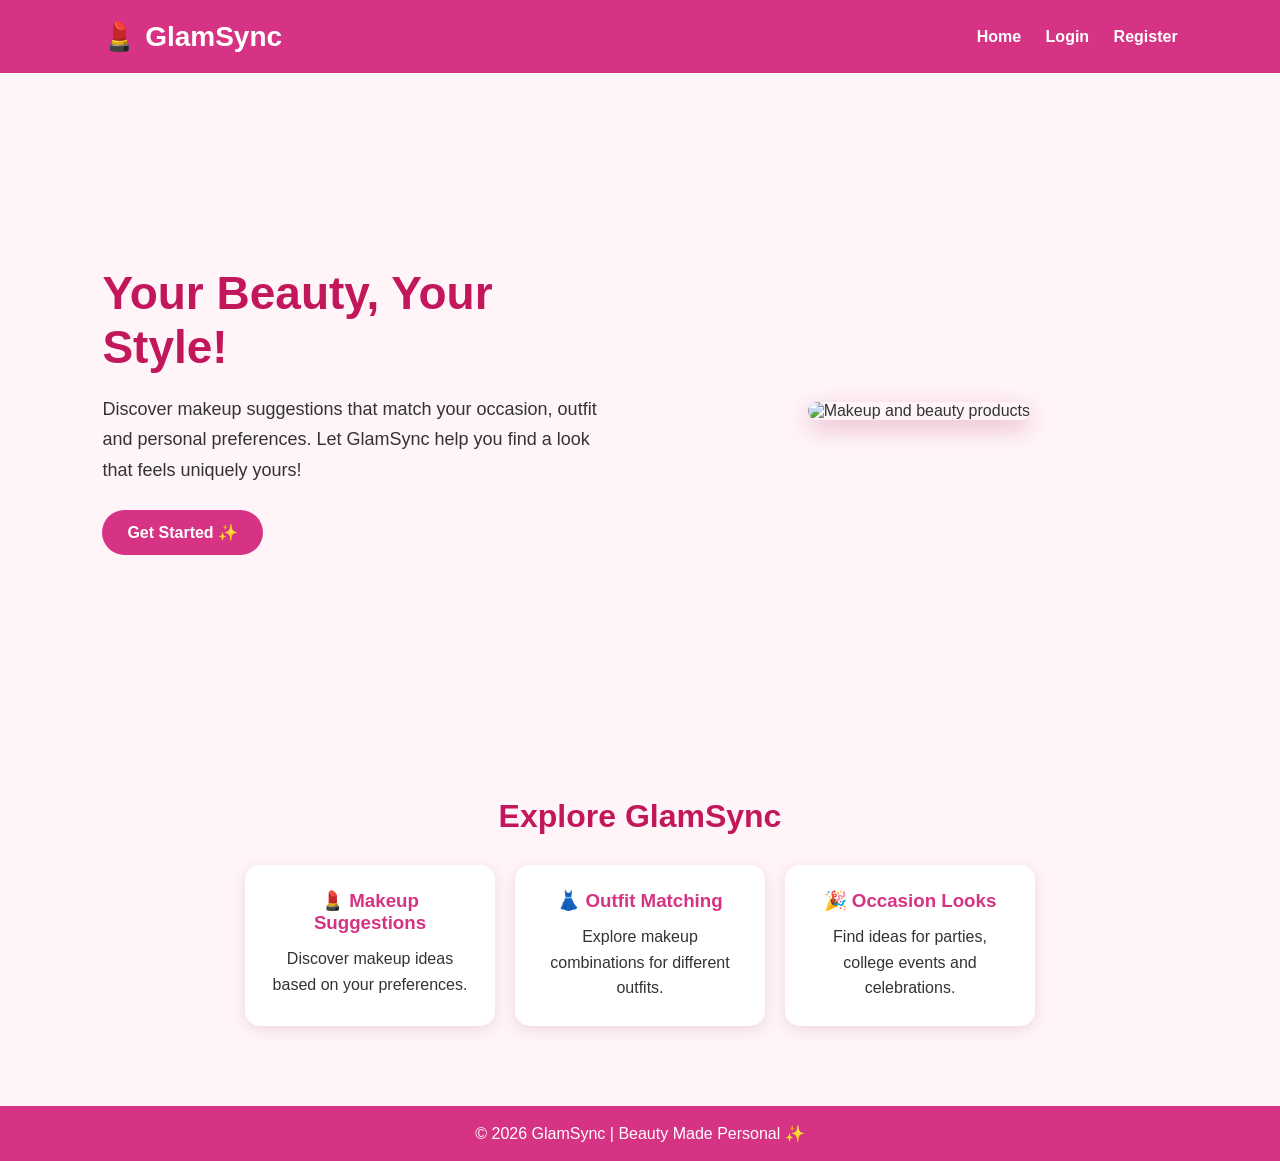
==== login.html @ 612a4368 "Create login.html" ====
<!DOCTYPE html>
<html lang="en">
<head>
    <meta charset="UTF-8">
    <meta name="viewport" content="width=device-width, initial-scale=1.0">
    <title>GlamSync - Beauty & Makeup</title>
    <style>
        * {
            margin: 0;
            padding: 0;
            box-sizing: border-box;
            font-family: Arial, sans-serif;
        }

        body {
            background: #fff5f8;
            color: #333;
        }

        header {
            background: #d63384;
            color: white;
            padding: 20px 8%;
            display: flex;
            justify-content: space-between;
            align-items: center;
        }

        header h1 {
            font-size: 28px;
        }

        nav a {
            color: white;
            text-decoration: none;
            margin-left: 20px;
            font-weight: bold;
        }

        .hero {
            min-height: 75vh;
            display: flex;
            align-items: center;
            justify-content: space-between;
            padding: 60px 8%;
            gap: 40px;
            flex-wrap: wrap;
        }

        .hero-content {
            flex: 1;
            min-width: 280px;
        }

        .hero h2 {
            font-size: 46px;
            color: #c2185b;
            margin-bottom: 20px;
        }

        .hero p {
            font-size: 18px;
            line-height: 1.7;
            margin-bottom: 25px;
        }

        .btn {
            display: inline-block;
            background: #d63384;
            color: white;
            padding: 13px 25px;
            border-radius: 25px;
            text-decoration: none;
            font-weight: bold;
        }

        .hero-image {
            flex: 1;
            min-width: 280px;
            text-align: center;
        }

        .hero-image img {
            width: 100%;
            max-width: 430px;
            border-radius: 25px;
            box-shadow: 0 8px 25px #e9b5cc;
        }

        .features {
            padding: 50px 8%;
            text-align: center;
        }

        .features h2 {
            color: #c2185b;
            margin-bottom: 30px;
            font-size: 32px;
        }

        .cards {
            display: flex;
            justify-content: center;
            gap: 20px;
            flex-wrap: wrap;
        }

        .card {
            background: white;
            padding: 25px;
            border-radius: 15px;
            width: 250px;
            box-shadow: 0 4px 15px #f0d5e0;
        }

        .card h3 {
            color: #d63384;
            margin-bottom: 12px;
        }

        .card p {
            line-height: 1.6;
        }

        footer {
            background: #d63384;
            color: white;
            text-align: center;
            padding: 18px;
            margin-top: 30px;
        }

        @media (max-width: 600px) {
            header {
                flex-direction: column;
                gap: 15px;
            }

            nav a {
                margin: 0 7px;
                font-size: 14px;
            }

            .hero h2 {
                font-size: 34px;
            }
        }
    </style>
</head>

<body>

    <header>
        <h1>💄 GlamSync</h1>

        <nav>
            <a href="index.html">Home</a>
            <a href="login.html">Login</a>
            <a href="register.html">Register</a>
        </nav>
    </header>

    <section class="hero">
        <div class="hero-content">
            <h2>Your Beauty, Your Style!</h2>

            <p>
                Discover makeup suggestions that match your occasion,
                outfit and personal preferences. Let GlamSync help you
                find a look that feels uniquely yours!
            </p>

            <a href="register.html" class="btn">Get Started ✨</a>
        </div>

        <div class="hero-image">
            <img
                src="https://images.unsplash.com/photo-1522335789203-aabd1fc54bc9?auto=format&fit=crop&w=900&q=80"
                alt="Makeup and beauty products">
        </div>
    </section>

    <section class="features">
        <h2>Explore GlamSync</h2>

        <div class="cards">
            <div class="card">
                <h3>💄 Makeup Suggestions</h3>
                <p>Discover makeup ideas based on your preferences.</p>
            </div>

            <div class="card">
                <h3>👗 Outfit Matching</h3>
                <p>Explore makeup combinations for different outfits.</p>
            </div>

            <div class="card">
                <h3>🎉 Occasion Looks</h3>
                <p>Find ideas for parties, college events and celebrations.</p>
            </div>
        </div>
    </section>

    <footer>
        <p>© 2026 GlamSync | Beauty Made Personal ✨</p>
    </footer>

</body>
</html>
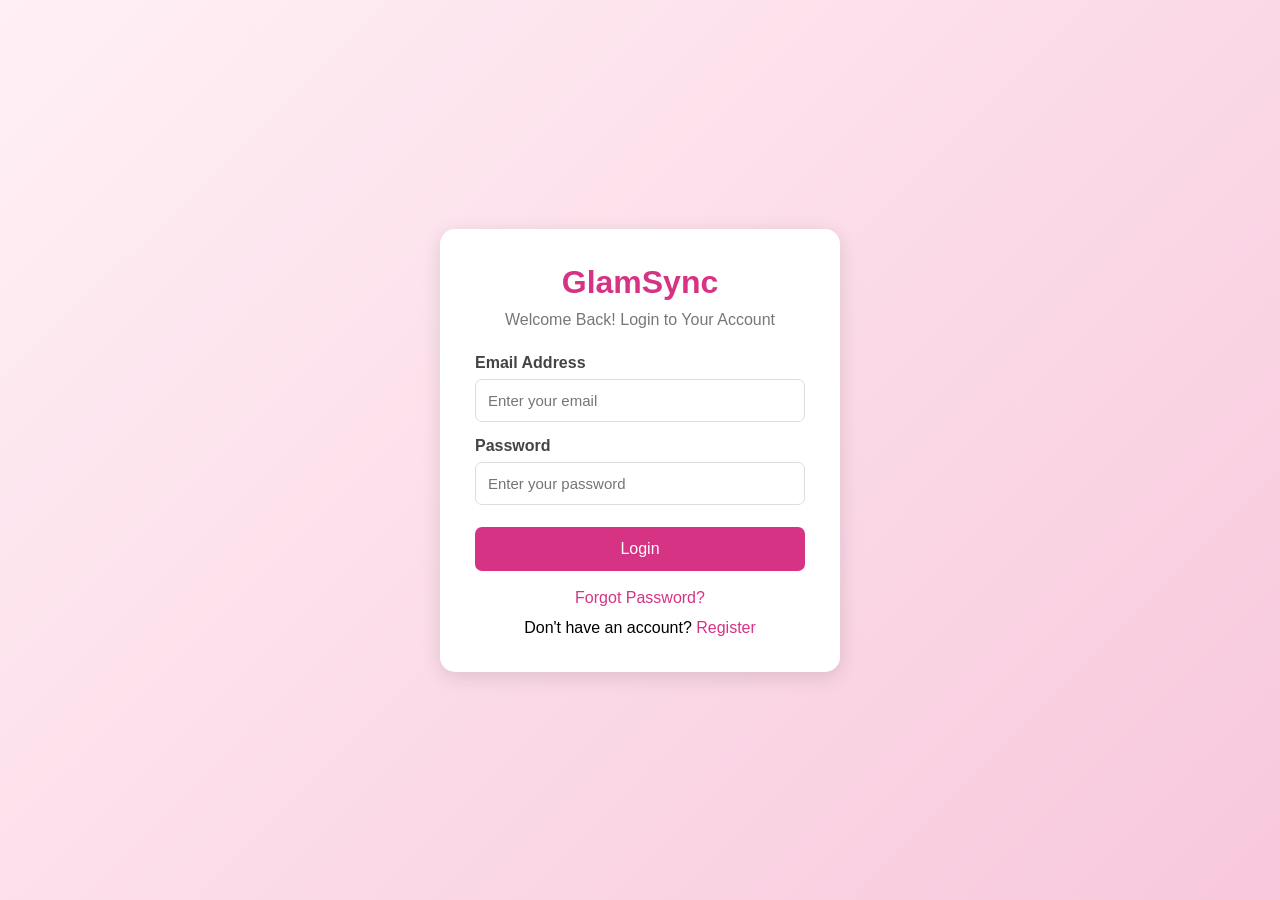
==== commit d5aa9008: "Update login.html" ====
--- a/login.html
+++ b/login.html
@@ -3,7 +3,8 @@
 <head>
     <meta charset="UTF-8">
     <meta name="viewport" content="width=device-width, initial-scale=1.0">
-    <title>GlamSync - Beauty & Makeup</title>
+    <title>GlamSync - Login</title>
+
     <style>
         * {
             margin: 0;
@@ -13,197 +14,159 @@
         }
 
         body {
-            background: #fff5f8;
-            color: #333;
+            min-height: 100vh;
+            display: flex;
+            justify-content: center;
+            align-items: center;
+            background: linear-gradient(135deg, #fff0f5, #f8c8dc);
+            padding: 20px;
         }
 
-        header {
-            background: #d63384;
-            color: white;
-            padding: 20px 8%;
-            display: flex;
-            justify-content: space-between;
-            align-items: center;
+        .login-box {
+            width: 100%;
+            max-width: 400px;
+            background: white;
+            padding: 35px;
+            border-radius: 15px;
+            box-shadow: 0 5px 20px rgba(0, 0, 0, 0.12);
         }
 
-        header h1 {
-            font-size: 28px;
+        h1 {
+            text-align: center;
+            color: #d63384;
+            margin-bottom: 10px;
         }
 
-        nav a {
-            color: white;
-            text-decoration: none;
-            margin-left: 20px;
+        .subtitle {
+            text-align: center;
+            color: #777;
+            margin-bottom: 25px;
+        }
+
+        label {
+            display: block;
+            margin: 15px 0 7px;
+            color: #444;
             font-weight: bold;
         }
 
-        .hero {
-            min-height: 75vh;
-            display: flex;
-            align-items: center;
-            justify-content: space-between;
-            padding: 60px 8%;
-            gap: 40px;
-            flex-wrap: wrap;
+        input {
+            width: 100%;
+            padding: 12px;
+            border: 1px solid #ddd;
+            border-radius: 7px;
+            outline: none;
+            font-size: 15px;
         }
 
-        .hero-content {
-            flex: 1;
-            min-width: 280px;
+        input:focus {
+            border-color: #d63384;
         }
 
-        .hero h2 {
-            font-size: 46px;
-            color: #c2185b;
-            margin-bottom: 20px;
+        button {
+            width: 100%;
+            padding: 13px;
+            margin-top: 22px;
+            background: #d63384;
+            color: white;
+            border: none;
+            border-radius: 7px;
+            font-size: 16px;
+            cursor: pointer;
         }
 
-        .hero p {
-            font-size: 18px;
-            line-height: 1.7;
-            margin-bottom: 25px;
+        button:hover {
+            background: #b8236b;
         }
 
-        .btn {
-            display: inline-block;
-            background: #d63384;
-            color: white;
-            padding: 13px 25px;
-            border-radius: 25px;
-            text-decoration: none;
+        #message {
+            text-align: center;
+            margin-top: 15px;
             font-weight: bold;
         }
 
-        .hero-image {
-            flex: 1;
-            min-width: 280px;
+        .links {
             text-align: center;
+            margin-top: 18px;
         }
 
-        .hero-image img {
-            width: 100%;
-            max-width: 430px;
-            border-radius: 25px;
-            box-shadow: 0 8px 25px #e9b5cc;
+        a {
+            color: #d63384;
+            text-decoration: none;
         }
 
-        .features {
-            padding: 50px 8%;
-            text-align: center;
-        }
-
-        .features h2 {
-            color: #c2185b;
-            margin-bottom: 30px;
-            font-size: 32px;
-        }
-
-        .cards {
-            display: flex;
-            justify-content: center;
-            gap: 20px;
-            flex-wrap: wrap;
-        }
-
-        .card {
-            background: white;
-            padding: 25px;
-            border-radius: 15px;
-            width: 250px;
-            box-shadow: 0 4px 15px #f0d5e0;
-        }
-
-        .card h3 {
-            color: #d63384;
-            margin-bottom: 12px;
-        }
-
-        .card p {
-            line-height: 1.6;
-        }
-
-        footer {
-            background: #d63384;
-            color: white;
-            text-align: center;
-            padding: 18px;
-            margin-top: 30px;
-        }
-
-        @media (max-width: 600px) {
-            header {
-                flex-direction: column;
-                gap: 15px;
-            }
-
-            nav a {
-                margin: 0 7px;
-                font-size: 14px;
-            }
-
-            .hero h2 {
-                font-size: 34px;
-            }
+        a:hover {
+            text-decoration: underline;
         }
     </style>
 </head>
 
 <body>
 
-    <header>
-        <h1>💄 GlamSync</h1>
+    <div class="login-box">
 
-        <nav>
-            <a href="index.html">Home</a>
-            <a href="login.html">Login</a>
-            <a href="register.html">Register</a>
-        </nav>
-    </header>
+        <h1>GlamSync</h1>
+        <p class="subtitle">Welcome Back! Login to Your Account</p>
 
-    <section class="hero">
-        <div class="hero-content">
-            <h2>Your Beauty, Your Style!</h2>
+        <form id="loginForm">
 
+            <label for="email">Email Address</label>
+            <input
+                type="email"
+                id="email"
+                placeholder="Enter your email"
+                required>
+
+            <label for="password">Password</label>
+            <input
+                type="password"
+                id="password"
+                placeholder="Enter your password"
+                required>
+
+            <button type="submit">Login</button>
+
+        </form>
+
+        <p id="message"></p>
+
+        <div class="links">
             <p>
-                Discover makeup suggestions that match your occasion,
-                outfit and personal preferences. Let GlamSync help you
-                find a look that feels uniquely yours!
+                <a href="ForgotPassword.html">Forgot Password?</a>
             </p>
 
-            <a href="register.html" class="btn">Get Started ✨</a>
+            <p style="margin-top: 12px;">
+                Don't have an account?
+                <a href="register.html">Register</a>
+            </p>
         </div>
 
-        <div class="hero-image">
-            <img
-                src="https://images.unsplash.com/photo-1522335789203-aabd1fc54bc9?auto=format&fit=crop&w=900&q=80"
-                alt="Makeup and beauty products">
-        </div>
-    </section>
+    </div>
 
-    <section class="features">
-        <h2>Explore GlamSync</h2>
+    <script>
+        document.getElementById("loginForm")
+        .addEventListener("submit", function(event) {
 
-        <div class="cards">
-            <div class="card">
-                <h3>💄 Makeup Suggestions</h3>
-                <p>Discover makeup ideas based on your preferences.</p>
-            </div>
+            event.preventDefault();
 
-            <div class="card">
-                <h3>👗 Outfit Matching</h3>
-                <p>Explore makeup combinations for different outfits.</p>
-            </div>
+            const email = document.getElementById("email").value.trim();
+            const password = document.getElementById("password").value;
 
-            <div class="card">
-                <h3>🎉 Occasion Looks</h3>
-                <p>Find ideas for parties, college events and celebrations.</p>
-            </div>
-        </div>
-    </section>
+            const savedData = localStorage.getItem("glamsyncUser");
+            const message = document.getElementById("message");
 
-    <footer>
-        <p>© 2026 GlamSync | Beauty Made Personal ✨</p>
-    </footer>
+            if (!savedData) {
+                message.style.color = "red";
+                message.innerText = "Please register first!";
+                return;
+            }
 
-</body>
-</html>
+            const savedUser = JSON.parse(savedData);
+
+            if (
+                savedUser.email === email &&
+                savedUser.password === password
+            ) {
+                localStorage.setItem("isLoggedIn", "true");
+
+                message.style.color = "
